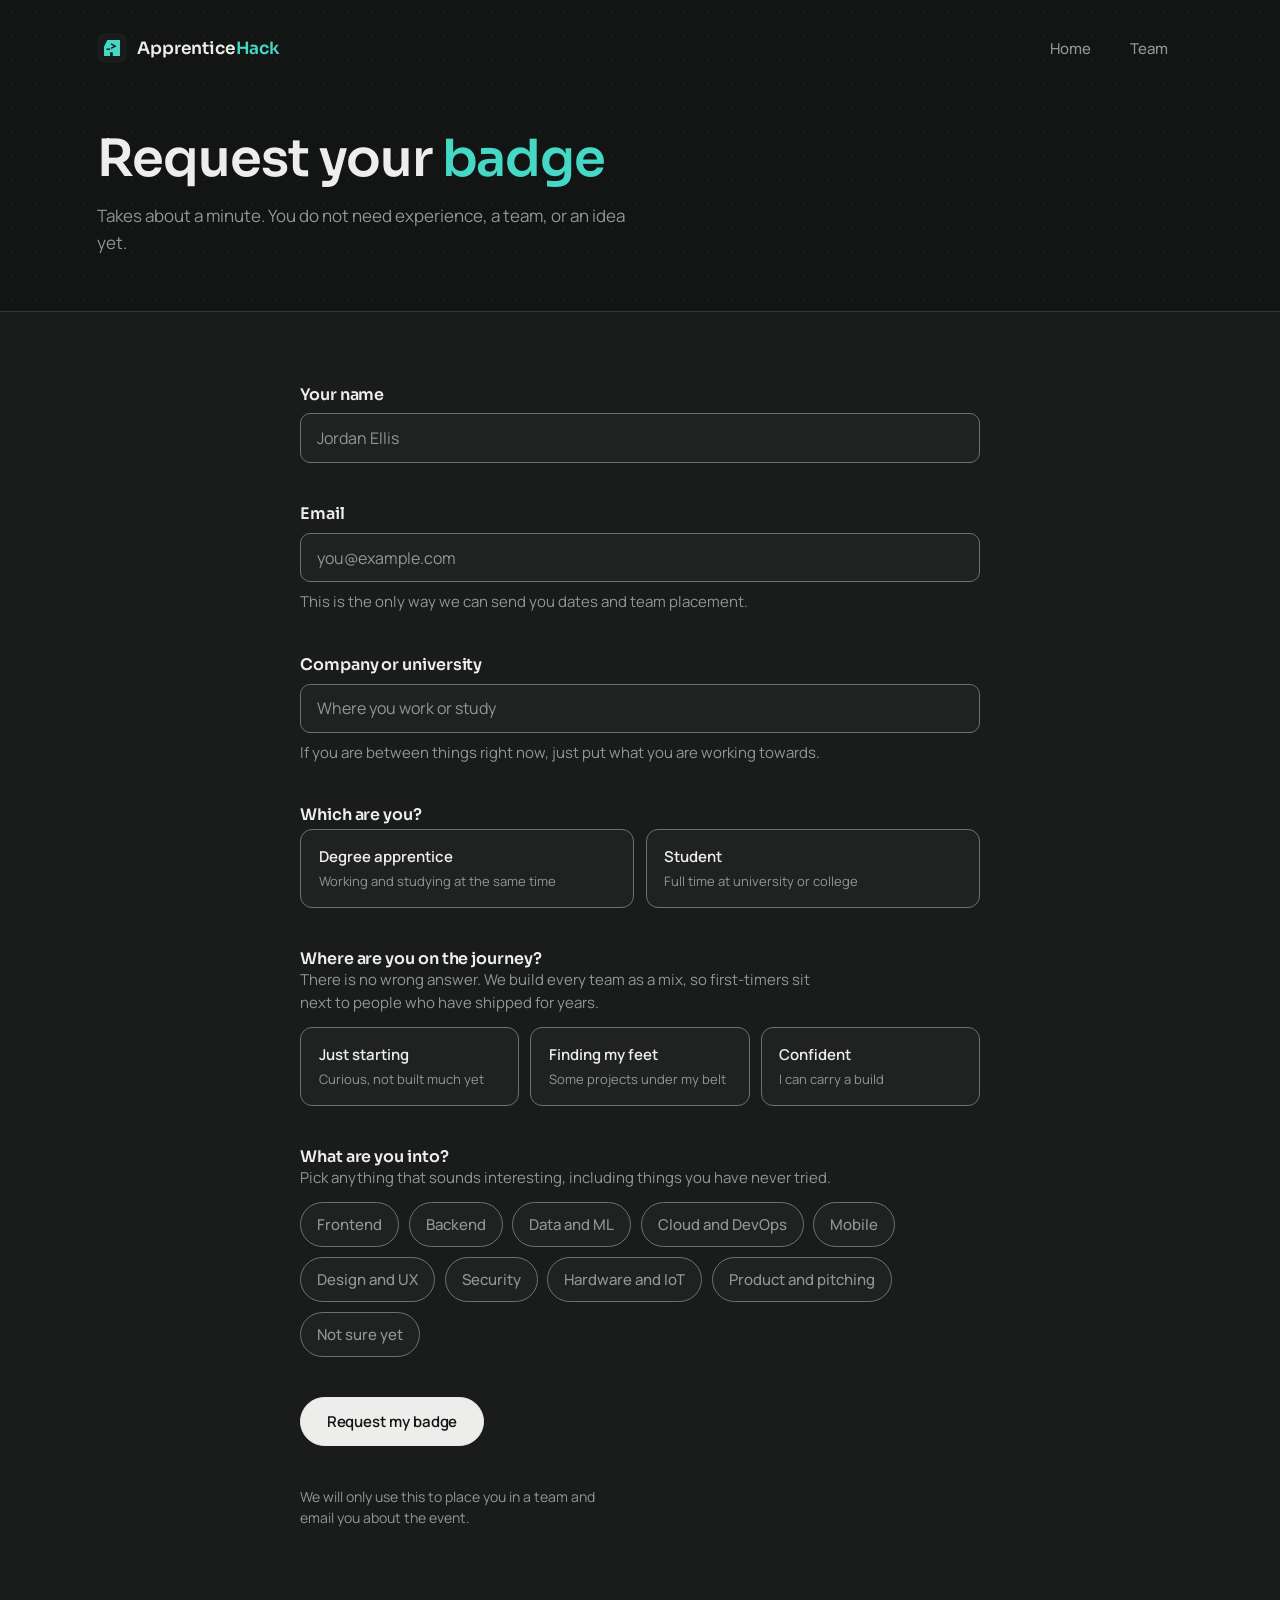
==== register.html @ b234dbfd "Add files via upload Deploy site" ====
<!DOCTYPE html>
<html lang="en">
<head>
<meta charset="UTF-8">
<meta name="viewport" content="width=device-width, initial-scale=1.0">
<title>Request Your Badge: ApprenticeHack</title>
<meta name="description" content="Request your ApprenticeHack badge. Every skill level is welcome.">
<link rel="icon" href="logo.svg" type="image/svg+xml">
<link rel="preconnect" href="https://fonts.googleapis.com">
<link rel="preconnect" href="https://fonts.gstatic.com" crossorigin>
<link href="https://fonts.googleapis.com/css2?family=Sora:wght@400;500;600;700&family=Manrope:wght@400;500;600&display=swap" rel="stylesheet">
<link rel="stylesheet" href="style.css">
</head>
<body>

<a class="skip-link" href="#register-form">Skip to the form</a>

<header class="topbar">
  <a class="topbar__mark" href="index.html">
    <img class="topbar__logo" src="logo.svg" alt="" width="30" height="30">
    <span>Apprentice<span class="topbar__mark-accent">Hack</span></span>
  </a>
  <nav class="topbar__links" aria-label="Main">
    <a class="topbar__link" href="index.html">Home</a>
    <a class="topbar__link" href="index.html#team">Team</a>
  </nav>
</header>

<main>
  <section class="pagehead">
    <h1 class="pagehead__title">Request your <span class="pagehead__title-accent">badge</span></h1>
    <p class="pagehead__lede">Takes about a minute. You do not need experience, a team, or an idea yet.</p>
  </section>

  <section class="signup" id="register">
    <form class="form" id="register-form" novalidate>

      <div class="field">
        <label class="field__label" for="name">Your name</label>
        <input class="input" type="text" id="name" name="name" autocomplete="name" placeholder="Jordan Ellis" aria-describedby="err-name" required>
        <p class="field__error" id="err-name" hidden></p>
      </div>

      <div class="field">
        <label class="field__label" for="email">Email</label>
        <input class="input" type="email" id="email" name="email" autocomplete="email" placeholder="you@example.com" aria-describedby="hint-email err-email" required>
        <p class="field__hint" id="hint-email">This is the only way we can send you dates and team placement.</p>
        <p class="field__error" id="err-email" hidden></p>
      </div>

      <div class="field">
        <label class="field__label" for="company">Company or university</label>
        <input class="input" type="text" id="company" name="company" autocomplete="organization" placeholder="Where you work or study" aria-describedby="hint-company err-company" required>
        <p class="field__hint" id="hint-company">If you are between things right now, just put what you are working towards.</p>
        <p class="field__error" id="err-company" hidden></p>
      </div>

      <fieldset class="field">
        <legend class="field__label">Which are you?</legend>
        <p class="field__error" id="err-route" hidden></p>
        <div class="choices choices--two">
          <label class="choice">
            <input type="radio" name="route" value="apprentice" required>
            <span class="choice__box">
              <span class="choice__title">Degree apprentice</span>
              <span class="choice__note">Working and studying at the same time</span>
            </span>
          </label>
          <label class="choice">
            <input type="radio" name="route" value="student">
            <span class="choice__box">
              <span class="choice__title">Student</span>
              <span class="choice__note">Full time at university or college</span>
            </span>
          </label>
        </div>
      </fieldset>

      <fieldset class="field">
        <legend class="field__label">Where are you on the journey?</legend>
        <p class="field__hint" id="hint-level">There is no wrong answer. We build every team as a mix, so first-timers sit next to people who have shipped for years.</p>
        <p class="field__error" id="err-level" hidden></p>
        <div class="choices choices--three">
          <label class="choice">
            <input type="radio" name="level" value="starting" required>
            <span class="choice__box">
              <span class="choice__title">Just starting</span>
              <span class="choice__note">Curious, not built much yet</span>
            </span>
          </label>
          <label class="choice">
            <input type="radio" name="level" value="finding-feet">
            <span class="choice__box">
              <span class="choice__title">Finding my feet</span>
              <span class="choice__note">Some projects under my belt</span>
            </span>
          </label>
          <label class="choice">
            <input type="radio" name="level" value="confident">
            <span class="choice__box">
              <span class="choice__title">Confident</span>
              <span class="choice__note">I can carry a build</span>
            </span>
          </label>
        </div>
      </fieldset>

      <fieldset class="field">
        <legend class="field__label">What are you into?</legend>
        <p class="field__hint">Pick anything that sounds interesting, including things you have never tried.</p>
        <div class="tags">
          <label class="tag"><input type="checkbox" name="interests" value="frontend"><span class="tag__box">Frontend</span></label>
          <label class="tag"><input type="checkbox" name="interests" value="backend"><span class="tag__box">Backend</span></label>
          <label class="tag"><input type="checkbox" name="interests" value="data"><span class="tag__box">Data and ML</span></label>
          <label class="tag"><input type="checkbox" name="interests" value="cloud"><span class="tag__box">Cloud and DevOps</span></label>
          <label class="tag"><input type="checkbox" name="interests" value="mobile"><span class="tag__box">Mobile</span></label>
          <label class="tag"><input type="checkbox" name="interests" value="design"><span class="tag__box">Design and UX</span></label>
          <label class="tag"><input type="checkbox" name="interests" value="security"><span class="tag__box">Security</span></label>
          <label class="tag"><input type="checkbox" name="interests" value="hardware"><span class="tag__box">Hardware and IoT</span></label>
          <label class="tag"><input type="checkbox" name="interests" value="product"><span class="tag__box">Product and pitching</span></label>
          <label class="tag"><input type="checkbox" name="interests" value="unsure"><span class="tag__box">Not sure yet</span></label>
        </div>
      </fieldset>

      <div class="form__error" id="form-error" role="alert" hidden>
        <p class="form__error-title">A few things still need filling in</p>
        <ul class="form__error-list" id="form-error-list"></ul>
      </div>

      <div class="form__foot">
        <button class="btn btn--primary" type="submit">Request my badge</button>
      </div>

      <p class="form__note">We will only use this to place you in a team and email you about the event.</p>
    </form>

    <div class="success" id="form-success" role="status" tabindex="-1" hidden>
      <span class="success__eyebrow">Badge issued</span>
      <h2 class="success__title">You're in</h2>
      <p class="success__text">Thanks for signing up. We will email you with dates, team placement, and everything you need to turn up ready.</p>

      <div class="badge" id="success-badge" aria-label="Your ApprenticeHack badge">
        <div class="badge__stripe">
          <img class="badge__stripe-logo" src="logo.svg" alt="">
          <span class="badge__stripe-text">APPRENTICEHACK</span>
        </div>
        <div class="badge__photo">
          <img class="badge__photo-mark" src="logo.svg" alt="">
        </div>
        <dl class="badge__fields" id="success-badge-fields"></dl>
        <div class="badge__barcode"></div>
      </div>

      <div class="success__actions">
        <button class="success__edit" type="button" id="success-edit">Edit my answers</button>
        <a class="btn btn--secondary" href="index.html">Back to home</a>
      </div>
    </div>
  </section>
</main>

<script src="script.js"></script>
</body>
</html>
---- style.css ----
:root {
  --bg-0: #131414;
  --bg-1: #1A1B1B;
  --bg-2: #202222;
  --line: #333636;
  --control-line: #6B7270;
  --line-hover: #869090;
  --ink: #EDEEEC;
  --ink-dim: #8C9997;
  --ink-faint: #6B7472;
  --teal: #45D8C5;
  --teal-dim: rgba(69, 216, 197, 0.14);
  --teal-line: rgba(69, 216, 197, 0.4);
  --danger: #FF9D9D;
  --danger-line: rgba(255, 120, 120, 0.35);
  --danger-bg: rgba(255, 90, 90, 0.07);
  --focus-ring: #6FE6D4;
  --font-display: "Sora", "Segoe UI", system-ui, sans-serif;
  --font-body: "Manrope", "Segoe UI", system-ui, sans-serif;
}

* {
  margin: 0;
  padding: 0;
  box-sizing: border-box;
}

html {
  color-scheme: dark;
}

[hidden] {
  display: none !important;
}

body {
  min-height: 100vh;
  font-family: var(--font-body);
  color: var(--ink);
  background-color: var(--bg-0);
  background-image: radial-gradient(rgba(237, 238, 236, 0.04) 1px, transparent 1px);
  background-size: 24px 24px;
  overflow-x: hidden;
  -webkit-font-smoothing: antialiased;
}

::selection {
  background: var(--teal);
  color: var(--bg-0);
}

:focus-visible {
  outline: 2px solid var(--focus-ring);
  outline-offset: 3px;
  border-radius: 4px;
}

::-webkit-scrollbar {
  width: 12px;
}

::-webkit-scrollbar-track {
  background: var(--bg-0);
}

::-webkit-scrollbar-thumb {
  background: var(--line);
  border-radius: 8px;
  border: 3px solid var(--bg-0);
}

::-webkit-scrollbar-thumb:hover {
  background: var(--line-hover);
}

.skip-link {
  position: absolute;
  top: 0;
  left: 0;
  z-index: 10;
  padding: 0.75rem 1.25rem;
  border-radius: 0 0 10px 0;
  background: var(--teal);
  color: var(--bg-0);
  font-weight: 600;
  text-decoration: none;
  transform: translateY(-120%);
  transition: transform 160ms ease;
}

.skip-link:focus {
  transform: translateY(0);
}

main {
  position: relative;
  z-index: 1;
}

.icon {
  width: 1.15em;
  height: 1.15em;
  flex: none;
}

/* ---- Topbar, shared across all three pages ---- */

.topbar {
  display: flex;
  align-items: center;
  justify-content: space-between;
  gap: 2rem;
  max-width: 1240px;
  margin: 0 auto;
  padding: 1.75rem 6vw 0;
}

.topbar__mark {
  display: inline-flex;
  align-items: center;
  gap: 0.65rem;
  font-family: var(--font-display);
  font-weight: 600;
  font-size: 1.0625rem;
  letter-spacing: -0.01em;
  color: var(--ink);
  text-decoration: none;
}

.topbar__logo {
  width: 30px;
  height: 30px;
  border-radius: 7px;
  flex: none;
}

.topbar__mark-accent {
  color: var(--teal);
}

.topbar__links {
  display: flex;
  align-items: center;
  gap: 0.5rem;
}

.topbar__link {
  display: inline-flex;
  align-items: center;
  min-height: 40px;
  padding: 0 0.9rem;
  border-radius: 8px;
  font-size: 0.9375rem;
  font-weight: 500;
  color: var(--ink-dim);
  text-decoration: none;
  border: 1px solid transparent;
  transition: color 160ms ease, border-color 160ms ease;
}

.topbar__link:hover {
  color: var(--ink);
  border-color: var(--line);
}

/* ---- Buttons: flat, matte, no gradient, no glow, no lift ---- */

.btn {
  font-family: var(--font-body);
  font-weight: 600;
  font-size: 0.9375rem;
  letter-spacing: -0.005em;
  padding: 0.8rem 1.6rem;
  border-radius: 999px;
  text-decoration: none;
  display: inline-flex;
  align-items: center;
  justify-content: center;
  border: 1px solid transparent;
  transition: filter 140ms ease, border-color 140ms ease, background-color 140ms ease;
}

.btn--primary {
  background: var(--ink);
  color: var(--bg-0);
  border-color: var(--ink);
}

.btn--primary:hover {
  filter: brightness(0.9);
}

.btn--primary:active {
  filter: brightness(0.8);
}

.btn--secondary {
  background: transparent;
  color: var(--ink);
  border-color: var(--control-line);
}

.btn--secondary:hover {
  border-color: var(--line-hover);
  background: var(--bg-1);
}

/* ---- Badge component: the site's one recurring physical object ---- */

.badge {
  --badge-accent: var(--teal);
  position: relative;
  width: 100%;
  max-width: 300px;
  display: flex;
  flex-direction: column;
  background: var(--bg-1);
  border: 1px solid var(--line);
  border-radius: 16px;
  overflow: hidden;
  box-shadow: 0 24px 48px -28px rgba(0, 0, 0, 0.7);
}

.badge__stripe {
  display: flex;
  align-items: center;
  gap: 0.5rem;
  padding: 0.85rem 1.1rem;
  background: var(--bg-2);
  border-bottom: 1px solid var(--line);
}

.badge__stripe-logo {
  width: 18px;
  height: 18px;
  border-radius: 4px;
  flex: none;
}

.badge__stripe-text {
  font-family: var(--font-display);
  font-weight: 600;
  font-size: 0.6875rem;
  letter-spacing: 0.09em;
  color: var(--ink-dim);
}

.badge__photo {
  display: grid;
  place-items: center;
  aspect-ratio: 16 / 11;
  background:
    radial-gradient(circle, rgba(237, 238, 236, 0.05) 1px, transparent 1px) 0 0 / 14px 14px,
    var(--bg-0);
  border-bottom: 1px solid var(--line);
  color: var(--ink-faint);
}

.badge__photo-mark {
  width: 30%;
  min-width: 44px;
  border-radius: 20%;
}

.badge__photo-placeholder svg {
  width: 46%;
}

.badge__fields {
  display: flex;
  flex-direction: column;
  gap: 0.65rem;
  padding: 1rem 1.1rem;
}

.badge__field dt {
  font-family: var(--font-display);
  font-size: 0.625rem;
  font-weight: 600;
  letter-spacing: 0.1em;
  color: var(--ink-faint);
  text-transform: uppercase;
}

.badge__field dd {
  margin-top: 0.15rem;
  font-size: 0.9375rem;
  font-weight: 500;
  color: var(--ink);
  line-height: 1.35;
}

.badge__field dd.is-accent {
  color: var(--badge-accent);
}

.badge__barcode {
  height: 22px;
  margin: 0 1.1rem 1.1rem;
  border-radius: 3px;
  background: repeating-linear-gradient(
    90deg,
    var(--ink-faint) 0px, var(--ink-faint) 2px,
    transparent 2px, transparent 3px,
    var(--ink-faint) 3px, var(--ink-faint) 4px,
    transparent 4px, transparent 7px,
    var(--ink-faint) 7px, var(--ink-faint) 8px,
    transparent 8px, transparent 10px
  );
  opacity: 0.55;
}

/* ---- Hero ---- */

.hero {
  position: relative;
  padding: 6vh 6vw 12vh;
  max-width: 1240px;
  margin: 0 auto;
}

.hero__grid {
  margin-top: 8vh;
  display: grid;
  grid-template-columns: minmax(0, 1fr) minmax(280px, 380px);
  align-items: center;
  column-gap: 5vw;
}

.hero__content {
  display: flex;
  flex-direction: column;
  align-items: flex-start;
  gap: 1.5rem;
}

.hero__eyebrow {
  font-family: var(--font-display);
  font-size: 0.75rem;
  font-weight: 600;
  letter-spacing: 0.12em;
  text-transform: uppercase;
  color: var(--teal);
}

.hero__title {
  font-family: var(--font-display);
  font-weight: 600;
  font-size: clamp(2.5rem, 4.2vw, 3.75rem);
  line-height: 1.05;
  letter-spacing: -0.02em;
  color: var(--ink);
}

.hero__title-accent {
  color: var(--teal);
}

.hero__tagline {
  font-family: var(--font-body);
  font-weight: 400;
  font-size: 1.1875rem;
  line-height: 1.55;
  max-width: 46ch;
  color: var(--ink-dim);
}

.hero__actions {
  display: flex;
  flex-wrap: wrap;
  align-items: center;
  gap: 1rem;
  margin-top: 0.5rem;
}

.hero__cue {
  display: inline-flex;
  align-items: center;
  min-height: 44px;
  padding: 0 0.5rem;
  gap: 0.5rem;
  font-size: 0.9375rem;
  font-weight: 500;
  color: var(--ink-dim);
  text-decoration: none;
  transition: color 160ms ease;
}

.hero__cue:hover {
  color: var(--teal);
}

.hero__cue .icon {
  animation: nudge 2.6s ease-in-out infinite;
}

@keyframes nudge {
  0%, 70%, 100% { transform: translateY(0); }
  85% { transform: translateY(3px); }
}

.hero__badge-wrap {
  position: relative;
  justify-self: center;
  padding: 2rem 0;
}

.hero__badge-wrap .badge {
  position: relative;
  z-index: 1;
  transform: rotate(-4deg);
}

.hero__badge-back {
  position: absolute;
  inset: 0;
  border: 1px solid var(--line);
  border-radius: 16px;
  background: var(--bg-1);
  transform: rotate(5deg) translateY(6px);
  opacity: 0.5;
}

/* ---- About ---- */

.about {
  position: relative;
  background: var(--bg-1);
  border-top: 1px solid var(--line);
  padding: 12vh 6vw;
}

.about__inner {
  max-width: 1180px;
  margin: 0 auto;
  display: grid;
  grid-template-columns: minmax(220px, 380px) 1px 1fr;
  column-gap: 4rem;
  align-items: start;
}

.about__heading {
  font-family: var(--font-display);
  font-weight: 600;
  font-size: clamp(2rem, 3vw, 2.75rem);
  line-height: 1.12;
  letter-spacing: -0.015em;
  color: var(--ink);
}

.about__heading-accent {
  color: var(--teal);
}

.about__divider {
  align-self: stretch;
  width: 1px;
  background: var(--line);
}

.about__body {
  display: flex;
  flex-direction: column;
  gap: 1.5rem;
  padding-top: 0.3rem;
}

.about__body p {
  font-family: var(--font-body);
  font-weight: 400;
  font-size: 1.0625rem;
  line-height: 1.7;
  max-width: 60ch;
  color: var(--ink-dim);
}

.about__body p:first-child {
  color: var(--ink);
}

.js .js-reveal {
  opacity: 0;
  transform: translateY(20px);
  transition: opacity 700ms cubic-bezier(0.16, 1, 0.3, 1), transform 700ms cubic-bezier(0.16, 1, 0.3, 1);
}

.js-reveal.is-visible {
  opacity: 1;
  transform: translateY(0);
}

.about__body.js-reveal {
  transition-delay: 100ms;
}

/* ---- Team, inline on the homepage ---- */

.team {
  background: var(--bg-0);
  border-top: 1px solid var(--line);
  padding: 12vh 6vw;
}

.team__inner {
  max-width: 1180px;
  margin: 0 auto;
}

.team__heading {
  font-family: var(--font-display);
  font-weight: 600;
  font-size: clamp(2rem, 3vw, 2.75rem);
  line-height: 1.12;
  letter-spacing: -0.015em;
  color: var(--ink);
}

.team__heading-accent {
  color: var(--teal);
}

.team__lede {
  margin-top: 1rem;
  font-size: 1.0625rem;
  line-height: 1.6;
  max-width: 52ch;
  color: var(--ink-dim);
}

.team__grid {
  margin-top: 4.5rem;
  display: grid;
  grid-template-columns: repeat(auto-fit, minmax(300px, 1fr));
  gap: 3.5rem;
  perspective: 1200px;
}

.team__card {
  display: flex;
  flex-direction: column;
  align-items: flex-start;
  gap: 1.75rem;
  perspective: 1400px;
}

/* ---- Two-sided badge: turns over to reveal the member ---- */

.badge-flip {
  width: 100%;
  max-width: 300px;
  transform-style: preserve-3d;
  transition: transform 550ms cubic-bezier(0.16, 1, 0.3, 1);
}

/* While the pointer drives it, the card must track instantly, not lag. */
.badge-flip.is-tilting {
  transition: none;
}

.badge-flip__inner {
  display: grid;
  transform-style: preserve-3d;
  transition: transform 1100ms cubic-bezier(0.2, 0.8, 0.25, 1);
}

/* Without JS the front is simply face-up; JS turns it away, then back. */
.js .badge-flip__inner {
  transform: rotateY(180deg);
}

.js .team__card.is-visible .badge-flip__inner {
  transform: rotateY(0deg);
}

.team__grid > .team__card:nth-child(2) .badge-flip__inner {
  transition-delay: 220ms;
}

.badge-flip__face {
  grid-area: 1 / 1;
  display: flex;
  backface-visibility: hidden;
  -webkit-backface-visibility: hidden;
}

.badge-flip__face--back {
  transform: rotateY(180deg);
}

.badge-flip__face > .badge {
  max-width: none;
  height: 100%;
  transition: box-shadow 300ms ease;
}

.badge-flip:hover .badge {
  box-shadow: 0 34px 62px -30px rgba(0, 0, 0, 0.9);
}

.badge--back {
  justify-content: flex-start;
}

.badge__magstripe {
  height: 52px;
  margin-top: 1.4rem;
  background: linear-gradient(180deg, #0B0C0C 0%, #171919 55%, #0E0F0F 100%);
  border-top: 1px solid var(--line);
  border-bottom: 1px solid var(--line);
}

.badge__backnote {
  padding: 1.4rem 1.1rem 0;
  display: flex;
  flex-direction: column;
  gap: 0.45rem;
}

.badge__backnote p {
  font-size: 0.75rem;
  line-height: 1.5;
  color: var(--ink-faint);
}

.badge__backnote-title {
  font-family: var(--font-display);
  font-size: 0.625rem;
  font-weight: 600;
  letter-spacing: 0.1em;
  text-transform: uppercase;
  color: var(--ink-dim);
}

.badge--back .badge__barcode {
  margin-top: auto;
}

.team__bio {
  font-size: 1rem;
  line-height: 1.7;
  max-width: 46ch;
  color: var(--ink-dim);
}

/* Cards deal in from a tilt, one after the other. Must sit after the base
   .js-reveal rules so it wins on equal specificity. */
.js .js-reveal--card {
  opacity: 0;
  transform: translateY(30px);
  transition: opacity 700ms cubic-bezier(0.16, 1, 0.3, 1), transform 700ms cubic-bezier(0.16, 1, 0.3, 1);
}

.js-reveal--card.is-visible {
  opacity: 1;
  transform: none;
}

.team__grid > .js-reveal--card:nth-child(2) {
  transition-delay: 150ms;
}

.team__grid > .js-reveal--card:nth-child(3) {
  transition-delay: 300ms;
}

/* ---- CTA band ---- */

.cta {
  background: var(--bg-1);
  border-top: 1px solid var(--line);
  padding: 12vh 6vw 14vh;
  text-align: center;
}

.cta__inner {
  max-width: 560px;
  margin: 0 auto;
  display: flex;
  flex-direction: column;
  align-items: center;
  gap: 1rem;
}

.cta__heading {
  font-family: var(--font-display);
  font-weight: 600;
  font-size: clamp(2rem, 3.4vw, 2.75rem);
  line-height: 1.15;
  letter-spacing: -0.015em;
  color: var(--ink);
}

.cta__text {
  font-size: 1.0625rem;
  line-height: 1.6;
  color: var(--ink-dim);
  max-width: 44ch;
}

.cta__actions {
  display: flex;
  flex-wrap: wrap;
  align-items: center;
  justify-content: center;
  gap: 1rem;
  margin-top: 0.75rem;
}

/* ---- Page head (team / register) ---- */

.pagehead {
  max-width: 1240px;
  margin: 0 auto;
  padding: 7vh 6vw 6vh;
}

.pagehead__title {
  font-family: var(--font-display);
  font-weight: 600;
  font-size: clamp(2.25rem, 4vw, 3.25rem);
  line-height: 1.08;
  letter-spacing: -0.02em;
  color: var(--ink);
}

.pagehead__title-accent {
  color: var(--teal);
}

.pagehead__lede {
  margin-top: 1rem;
  font-size: 1.0625rem;
  line-height: 1.6;
  max-width: 54ch;
  color: var(--ink-dim);
}

/* ---- Team roster ---- */

.roster {
  background: var(--bg-1);
  border-top: 1px solid var(--line);
  padding: 9vh 6vw;
}

.roster__member {
  max-width: 1180px;
  margin: 0 auto;
  display: grid;
  grid-template-columns: minmax(220px, 280px) 1fr;
  column-gap: 3.5rem;
  align-items: start;
}

.roster__member .badge {
  max-width: 100%;
}

.member__body {
  padding-top: 0.25rem;
}

.member__name {
  font-family: var(--font-display);
  font-weight: 600;
  font-size: 1.5rem;
  letter-spacing: -0.01em;
  line-height: 1.15;
  color: var(--ink);
}

.member__role {
  margin-top: 0.5rem;
  font-size: 0.9375rem;
  font-weight: 600;
  color: var(--teal);
}

.member__at {
  color: var(--ink-dim);
  font-weight: 400;
}

.member__bio {
  margin-top: 1.25rem;
  font-size: 1rem;
  line-height: 1.7;
  max-width: 58ch;
  color: var(--ink-dim);
}

.roster__rule {
  max-width: 1180px;
  margin: 5rem auto;
  height: 1px;
  background: var(--line);
}

.closer {
  max-width: 1180px;
  margin: 0 auto;
  padding: 8vh 6vw 11vh;
  display: flex;
  align-items: center;
  gap: 2rem;
}

.closer__text {
  font-size: 1.0625rem;
  color: var(--ink-dim);
}

/* ---- Sign-up form ---- */

.signup {
  background: var(--bg-1);
  border-top: 1px solid var(--line);
  padding: 8vh 6vw 12vh;
}

.form {
  max-width: 680px;
  margin: 0 auto;
  display: flex;
  flex-direction: column;
  gap: 2.5rem;
}

.field {
  border: 0;
  display: flex;
  flex-direction: column;
  gap: 0.55rem;
}

.field__label {
  font-family: var(--font-display);
  font-weight: 600;
  font-size: 1rem;
  letter-spacing: -0.005em;
  color: var(--ink);
  padding: 0;
}

.field__hint {
  font-size: 0.9375rem;
  line-height: 1.5;
  color: var(--ink-dim);
  max-width: 60ch;
}

.field__error {
  font-size: 0.875rem;
  line-height: 1.5;
  font-weight: 500;
  color: var(--danger);
}

.input {
  font-family: var(--font-body);
  font-size: 1rem;
  color: var(--ink);
  background: var(--bg-2);
  border: 1px solid var(--control-line);
  border-radius: 10px;
  padding: 0.8rem 1rem;
  transition: border-color 160ms ease, background-color 160ms ease;
}

.input::placeholder {
  color: var(--ink-dim);
}

.input:hover {
  border-color: var(--line-hover);
}

.input:focus {
  border-color: var(--teal);
  background: var(--bg-0);
}

.input:focus-visible {
  outline: 2px solid var(--focus-ring);
  outline-offset: 3px;
}

.input[aria-invalid="true"] {
  border-color: var(--danger);
}

.choices {
  display: grid;
  gap: 0.7rem;
  margin-top: 0.25rem;
}

.choices--two {
  grid-template-columns: repeat(auto-fit, minmax(220px, 1fr));
}

.choices--three {
  grid-template-columns: repeat(auto-fit, minmax(190px, 1fr));
}

.choice input {
  position: absolute;
  opacity: 0;
  pointer-events: none;
}

.choice {
  position: relative;
}

.choice__box {
  display: flex;
  flex-direction: column;
  gap: 0.3rem;
  height: 100%;
  padding: 1rem 1.1rem;
  border: 1px solid var(--control-line);
  border-radius: 12px;
  background: var(--bg-2);
  cursor: pointer;
  transition: border-color 160ms ease, background-color 160ms ease;
}

.choice__box:hover {
  border-color: var(--line-hover);
}

.choice__title {
  font-weight: 600;
  font-size: 0.9375rem;
  color: var(--ink);
}

.choice__note {
  font-size: 0.8125rem;
  line-height: 1.45;
  color: var(--ink-dim);
}

.choice input:checked + .choice__box {
  border-color: var(--teal);
  background: var(--teal-dim);
}

.choice input:checked + .choice__box .choice__title {
  color: var(--teal);
}

.choice input:focus-visible + .choice__box {
  outline: 2px solid var(--focus-ring);
  outline-offset: 3px;
}

.tags {
  display: flex;
  flex-wrap: wrap;
  gap: 0.6rem;
  margin-top: 0.25rem;
}

.tag {
  position: relative;
}

.tag input {
  position: absolute;
  opacity: 0;
  pointer-events: none;
}

.tag__box {
  display: inline-flex;
  align-items: center;
  min-height: 44px;
  padding: 0.7rem 1rem;
  border: 1px solid var(--control-line);
  border-radius: 999px;
  background: var(--bg-2);
  font-size: 0.9375rem;
  font-weight: 500;
  color: var(--ink-dim);
  cursor: pointer;
  transition: border-color 160ms ease, background-color 160ms ease, color 160ms ease;
}

.tag__box:hover {
  border-color: var(--line-hover);
  color: var(--ink);
}

.tag input:checked + .tag__box {
  border-color: var(--teal);
  background: var(--teal-dim);
  color: var(--teal);
}

.tag input:focus-visible + .tag__box {
  outline: 2px solid var(--focus-ring);
  outline-offset: 3px;
}

.form__error {
  font-size: 0.9375rem;
  line-height: 1.55;
  color: var(--danger);
  padding: 1rem 1.15rem;
  border: 1px solid var(--danger-line);
  border-radius: 10px;
  background: var(--danger-bg);
}

.form__error-title {
  font-family: var(--font-display);
  font-weight: 600;
  font-size: 1rem;
  margin-bottom: 0.5rem;
}

.form__error-list {
  list-style: none;
  display: flex;
  flex-direction: column;
  gap: 0.35rem;
}

.form__error-list a {
  color: var(--danger);
  text-underline-offset: 3px;
}

.form__foot {
  display: flex;
  flex-wrap: wrap;
  align-items: center;
  gap: 1.5rem;
}

.form__note {
  font-size: 0.875rem;
  line-height: 1.5;
  color: var(--ink-dim);
  max-width: 34ch;
}

/* ---- Success: your printed badge ---- */

.success {
  max-width: 620px;
  margin: 0 auto;
  padding: 2rem 0;
  text-align: center;
  display: flex;
  flex-direction: column;
  align-items: center;
  gap: 1.25rem;
}

.success__eyebrow {
  font-family: var(--font-display);
  font-size: 0.75rem;
  font-weight: 600;
  letter-spacing: 0.1em;
  text-transform: uppercase;
  color: var(--teal);
}

.success__title {
  font-family: var(--font-display);
  font-weight: 600;
  font-size: 1.875rem;
  letter-spacing: -0.015em;
  color: var(--ink);
}

.success__text {
  font-size: 1.0625rem;
  line-height: 1.6;
  color: var(--ink-dim);
  max-width: 48ch;
}

.success .badge {
  margin: 0.5rem 0;
}

.success__actions {
  display: flex;
  flex-wrap: wrap;
  align-items: center;
  justify-content: center;
  gap: 1rem;
  margin-top: 0.5rem;
}

.success__edit {
  background: none;
  border: 0;
  padding: 0.5rem;
  font-family: var(--font-body);
  font-size: 0.9375rem;
  font-weight: 500;
  color: var(--ink-dim);
  text-decoration: underline;
  text-underline-offset: 3px;
  cursor: pointer;
}

.success__edit:hover {
  color: var(--teal);
}

/* ---- Below this width the fixed-ish columns stop being readable ---- */

@media (max-width: 1100px) {
  .hero__grid {
    grid-template-columns: 1fr;
    row-gap: 3.5rem;
  }

  .hero__badge-wrap {
    justify-self: flex-start;
    padding: 0;
  }

  .hero__badge-wrap .badge,
  .hero__badge-back {
    max-width: 280px;
  }

  .about__inner,
  .roster__member {
    grid-template-columns: 1fr;
    row-gap: 2rem;
  }

  .about__divider {
    display: none;
  }

  .roster__member .badge {
    max-width: 260px;
  }

  .team__grid {
    gap: 3rem;
  }
}

@media (prefers-reduced-motion: reduce) {
  .js .js-reveal,
  .js .js-reveal--card {
    opacity: 1;
    transform: none;
    transition: none;
  }

  .badge-flip,
  .badge-flip__inner,
  .badge-flip__face > .badge {
    transition: none;
  }

  .js .badge-flip__inner,
  .js .team__card.is-visible .badge-flip__inner {
    transform: none;
  }

  .hero__cue .icon {
    animation: none;
  }
}
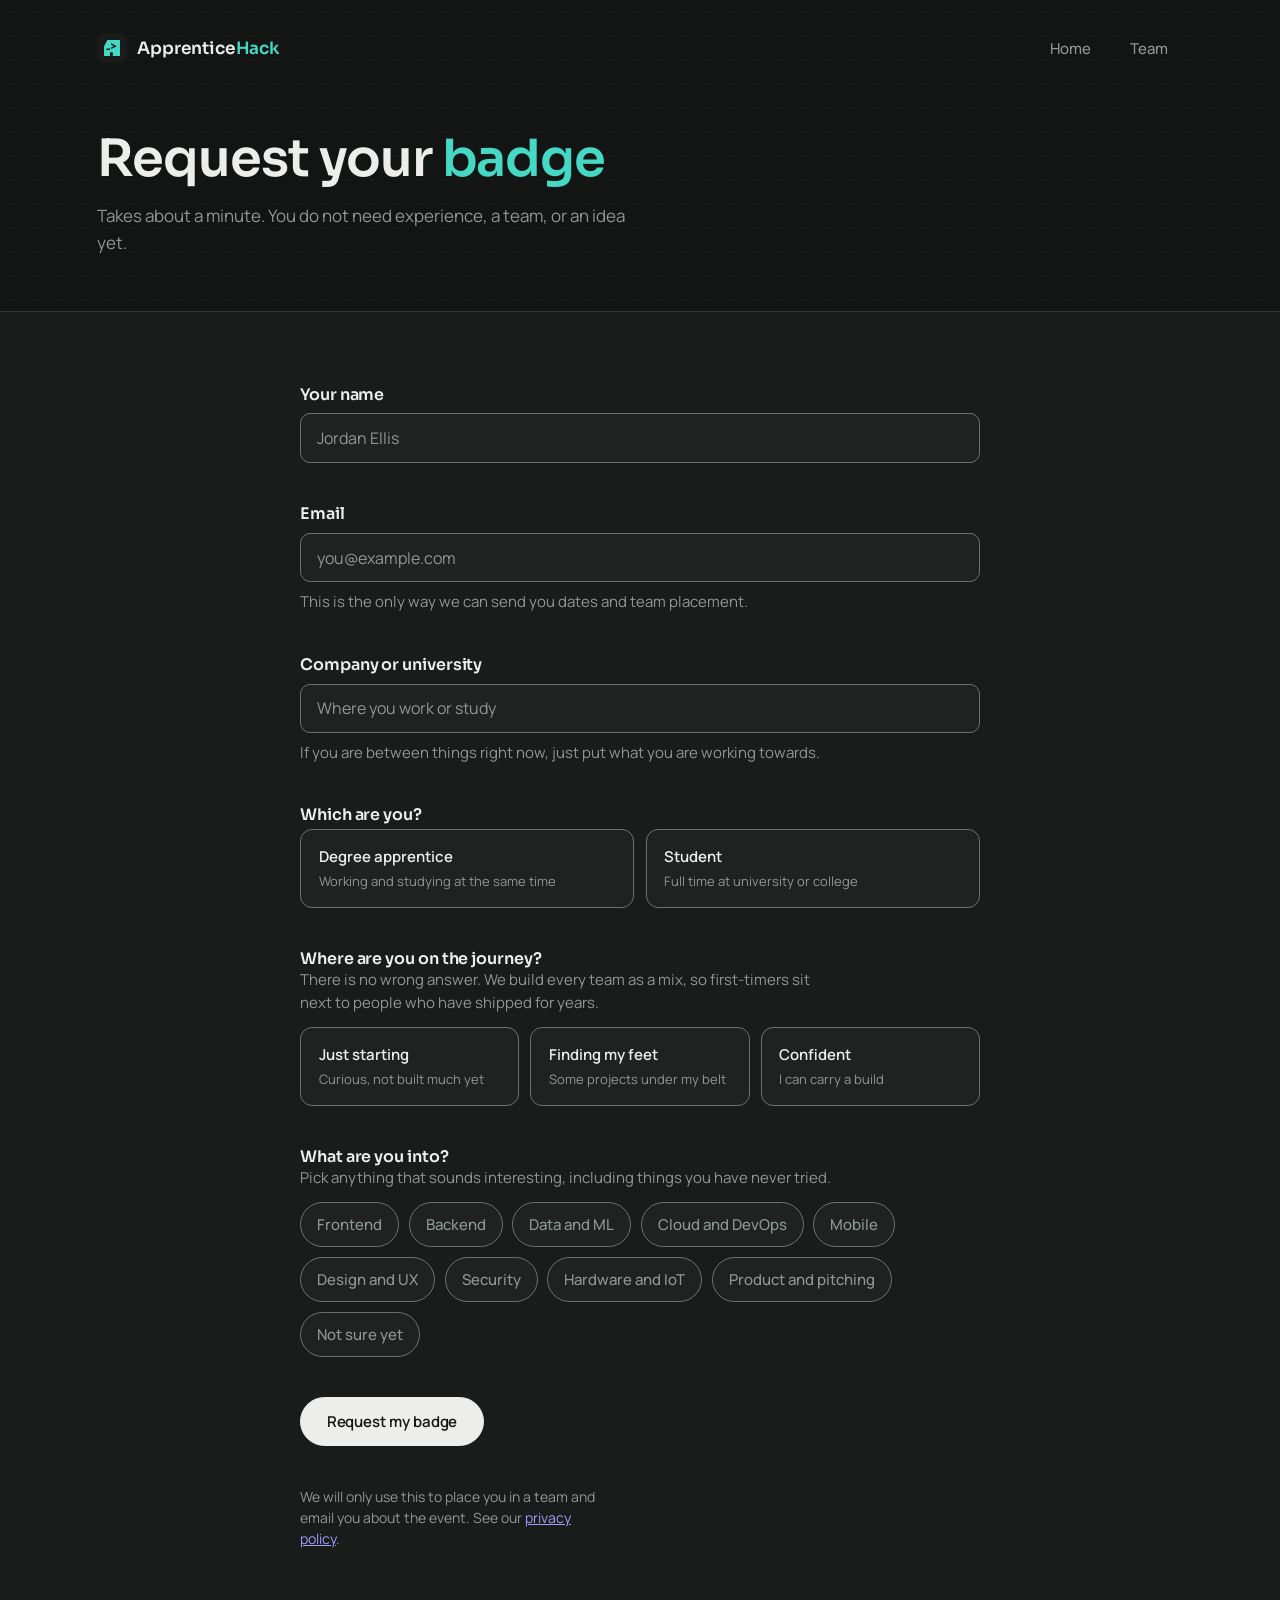
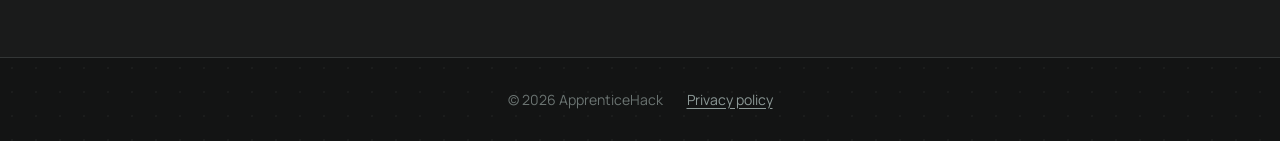
==== commit ece2ec09: "Add files via upload" ====
--- a/register.html
+++ b/register.html
@@ -131,7 +131,7 @@
         <button class="btn btn--primary" type="submit">Request my badge</button>
       </div>
 
-      <p class="form__note">We will only use this to place you in a team and email you about the event.</p>
+      <p class="form__note">We will only use this to place you in a team and email you about the event. See our <a href="privacy.html">privacy policy</a>.</p>
     </form>
 
     <div class="success" id="form-success" role="status" tabindex="-1" hidden>
@@ -159,6 +159,13 @@
   </section>
 </main>
 
+<footer class="footer">
+  <span>&copy; 2026 ApprenticeHack</span>
+  <nav class="footer__links" aria-label="Legal">
+    <a href="privacy.html">Privacy policy</a>
+  </nav>
+</footer>
+
 <script src="script.js"></script>
 </body>
 </html>
--- a/style.css
+++ b/style.css
@@ -1174,3 +1174,69 @@
     animation: none;
   }
 }
+
+/* ---- Footer ---- */
+
+.footer {
+  border-top: 1px solid var(--line);
+  padding: 2rem 1.5rem;
+  display: flex;
+  flex-wrap: wrap;
+  align-items: center;
+  justify-content: center;
+  gap: 0.5rem 1.5rem;
+  font-size: 0.875rem;
+  color: var(--ink-faint);
+  text-align: center;
+}
+
+.footer__links {
+  display: flex;
+  flex-wrap: wrap;
+  gap: 1.25rem;
+  justify-content: center;
+}
+
+.footer a {
+  color: var(--ink-dim);
+  text-underline-offset: 3px;
+}
+
+.footer a:hover {
+  color: var(--teal);
+}
+
+/* ---- Legal / policy pages ---- */
+
+.legal {
+  max-width: 72ch;
+  margin: 0 auto;
+  padding: 3rem 1.5rem 5rem;
+  display: flex;
+  flex-direction: column;
+  gap: 1.5rem;
+}
+
+.legal h2 {
+  font-family: var(--font-display);
+  font-size: 1.25rem;
+  margin-top: 1rem;
+}
+
+.legal p,
+.legal li {
+  color: var(--ink-dim);
+  line-height: 1.65;
+  font-size: 0.9375rem;
+}
+
+.legal ul {
+  padding-left: 1.25rem;
+  display: flex;
+  flex-direction: column;
+  gap: 0.5rem;
+}
+
+.legal a {
+  color: var(--teal);
+}
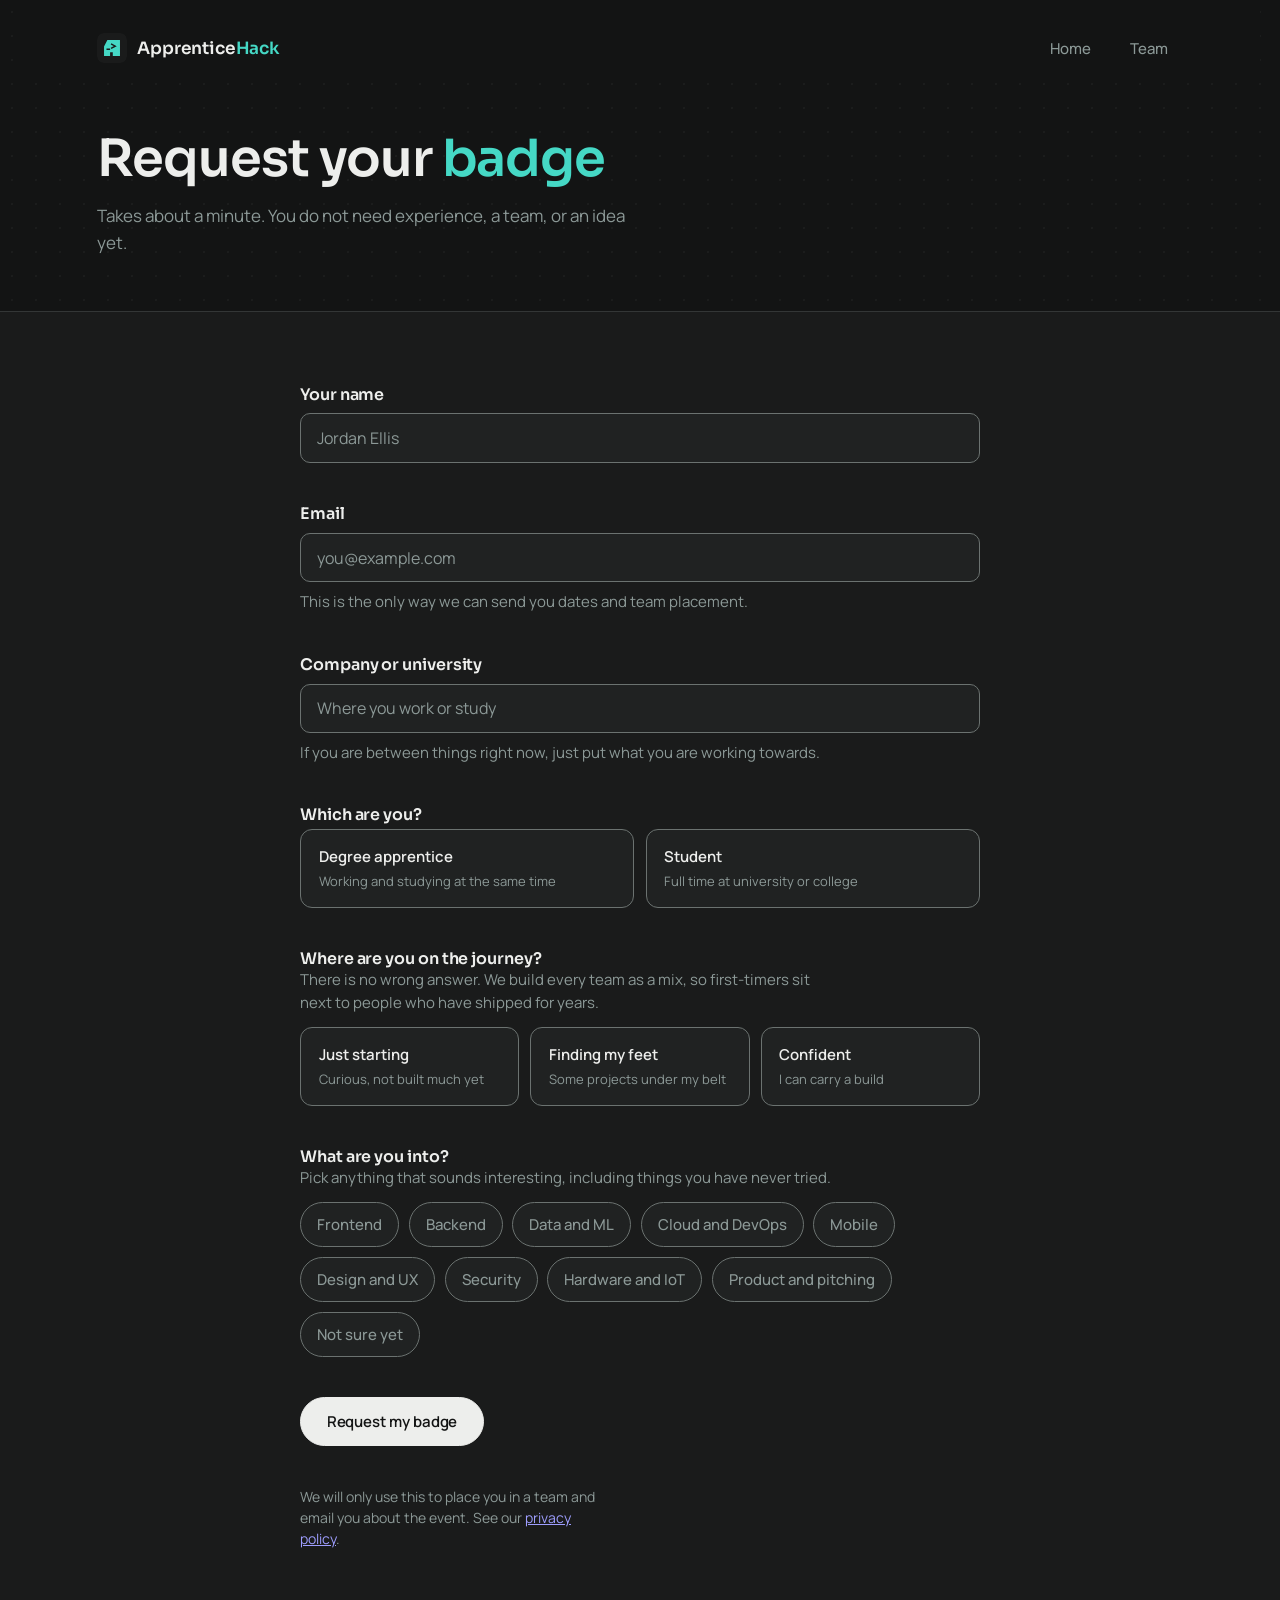
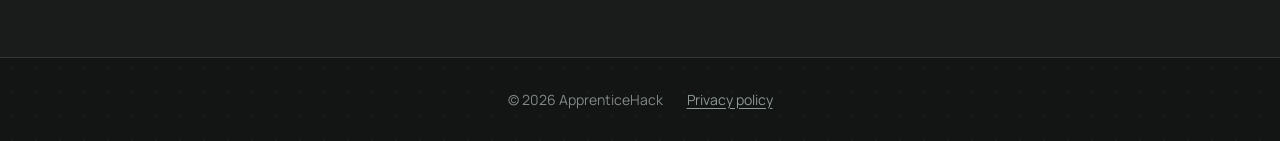
==== commit 8a129c6e: "Fix a11y contrast, harden the register form, add sticky nav, and clean up animations - Brighten --in" ====
--- a/register.html
+++ b/register.html
@@ -35,22 +35,26 @@
   <section class="signup" id="register">
     <form class="form" id="register-form" novalidate>
 
+      <noscript>
+        <p class="form__error">This form needs JavaScript to submit safely (it filters out spam before anything is sent). Please enable JavaScript and reload the page to register.</p>
+      </noscript>
+
       <div class="field">
         <label class="field__label" for="name">Your name</label>
-        <input class="input" type="text" id="name" name="name" autocomplete="name" placeholder="Jordan Ellis" aria-describedby="err-name" required>
+        <input class="input" type="text" id="name" name="name" autocomplete="name" placeholder="Jordan Ellis" aria-describedby="err-name" maxlength="100" required>
         <p class="field__error" id="err-name" hidden></p>
       </div>
 
       <div class="field">
         <label class="field__label" for="email">Email</label>
-        <input class="input" type="email" id="email" name="email" autocomplete="email" placeholder="you@example.com" aria-describedby="hint-email err-email" required>
+        <input class="input" type="email" id="email" name="email" autocomplete="email" placeholder="you@example.com" aria-describedby="hint-email err-email" maxlength="254" required>
         <p class="field__hint" id="hint-email">This is the only way we can send you dates and team placement.</p>
         <p class="field__error" id="err-email" hidden></p>
       </div>
 
       <div class="field">
         <label class="field__label" for="company">Company or university</label>
-        <input class="input" type="text" id="company" name="company" autocomplete="organization" placeholder="Where you work or study" aria-describedby="hint-company err-company" required>
+        <input class="input" type="text" id="company" name="company" autocomplete="organization" placeholder="Where you work or study" aria-describedby="hint-company err-company" maxlength="100" required>
         <p class="field__hint" id="hint-company">If you are between things right now, just put what you are working towards.</p>
         <p class="field__error" id="err-company" hidden></p>
       </div>
@@ -122,9 +126,19 @@
         </div>
       </fieldset>
 
+      <div class="field" aria-hidden="true" style="position:absolute; left:-9999px; top:-9999px; width:1px; height:1px; overflow:hidden;">
+        <label for="hp-field">Leave this field blank</label>
+        <input type="text" id="hp-field" name="hp-field" tabindex="-1" autocomplete="off">
+      </div>
+
       <div class="form__error" id="form-error" role="alert" hidden>
         <p class="form__error-title">A few things still need filling in</p>
         <ul class="form__error-list" id="form-error-list"></ul>
+      </div>
+
+      <div class="form__error" id="form-submit-error" role="alert" tabindex="-1" hidden>
+        <p class="form__error-title">Your registration did not go through</p>
+        <p>Something went wrong sending your details. Please try again, or email us directly if it keeps happening.</p>
       </div>
 
       <div class="form__foot">
--- a/style.css
+++ b/style.css
@@ -7,7 +7,7 @@
   --line-hover: #869090;
   --ink: #EDEEEC;
   --ink-dim: #8C9997;
-  --ink-faint: #6B7472;
+  --ink-faint: #818987;
   --teal: #45D8C5;
   --teal-dim: rgba(69, 216, 197, 0.14);
   --teal-line: rgba(69, 216, 197, 0.4);
@@ -106,6 +106,9 @@
 /* ---- Topbar, shared across all three pages ---- */
 
 .topbar {
+  position: sticky;
+  top: 0;
+  z-index: 40;
   display: flex;
   align-items: center;
   justify-content: space-between;
@@ -113,6 +116,7 @@
   max-width: 1240px;
   margin: 0 auto;
   padding: 1.75rem 6vw 0;
+  background: var(--bg-0);
 }
 
 .topbar__mark {
@@ -489,8 +493,10 @@
   transform: translateY(0);
 }
 
-.about__body.js-reveal {
-  transition-delay: 100ms;
+/* Shared stagger: any lede/body that follows a heading into view waits
+   the same beat behind it, everywhere this pattern is used. */
+.js-reveal--lede {
+  transition-delay: 120ms;
 }
 
 /* ---- Team, inline on the homepage ---- */
@@ -573,7 +579,7 @@
 }
 
 .team__grid > .team__card:nth-child(2) .badge-flip__inner {
-  transition-delay: 220ms;
+  transition-delay: 150ms;
 }
 
 .badge-flip__face {
@@ -595,6 +601,32 @@
 
 .badge-flip:hover .badge {
   box-shadow: 0 34px 62px -30px rgba(0, 0, 0, 0.9);
+}
+
+/* Holographic sheen: a light sweep that tracks the pointer, like foil
+   catching light as a laminated card tilts. Pointer-driven only, so it
+   rides the same tilt effect's guard clauses (no touch, no reduced motion). */
+.badge-flip__face > .badge::after {
+  content: '';
+  position: absolute;
+  inset: 0;
+  background: linear-gradient(
+    115deg,
+    transparent 35%,
+    rgba(237, 238, 236, 0.22) 47%,
+    rgba(69, 216, 197, 0.28) 51%,
+    transparent 65%
+  );
+  background-size: 220% 220%;
+  background-position: var(--shine-x, 50%) var(--shine-y, 50%);
+  opacity: 0;
+  transition: opacity 250ms ease;
+  mix-blend-mode: screen;
+  pointer-events: none;
+}
+
+.badge-flip.is-tilting .badge-flip__face > .badge::after {
+  opacity: 1;
 }
 
 .badge--back {
@@ -661,6 +693,13 @@
 
 .team__grid > .js-reveal--card:nth-child(3) {
   transition-delay: 300ms;
+}
+
+/* ---- Team roster, standalone page: same stagger beat as the homepage's
+   inline team grid, so both places feel like one system. ---- */
+
+.roster__member:nth-of-type(2) {
+  transition-delay: 150ms;
 }
 
 /* ---- CTA band ---- */
@@ -1151,6 +1190,45 @@
   }
 }
 
+/* ---- Below this width, nav and CTA buttons need dedicated tuning ---- */
+
+@media (max-width: 600px) {
+  .topbar {
+    flex-wrap: wrap;
+    row-gap: 0.75rem;
+    padding: 1.25rem 5vw 0;
+  }
+
+  .topbar__links {
+    gap: 0.35rem;
+  }
+
+  .topbar__link {
+    padding: 0 0.7rem;
+    font-size: 0.875rem;
+  }
+
+  .btn {
+    padding: 0.8rem 1.25rem;
+  }
+
+  .hero__actions,
+  .cta__actions {
+    flex-direction: column;
+    align-items: stretch;
+  }
+
+  .hero__actions .btn,
+  .cta__actions .btn {
+    justify-content: center;
+    text-align: center;
+  }
+
+  .hero__cue {
+    justify-content: center;
+  }
+}
+
 @media (prefers-reduced-motion: reduce) {
   .js .js-reveal,
   .js .js-reveal--card {
